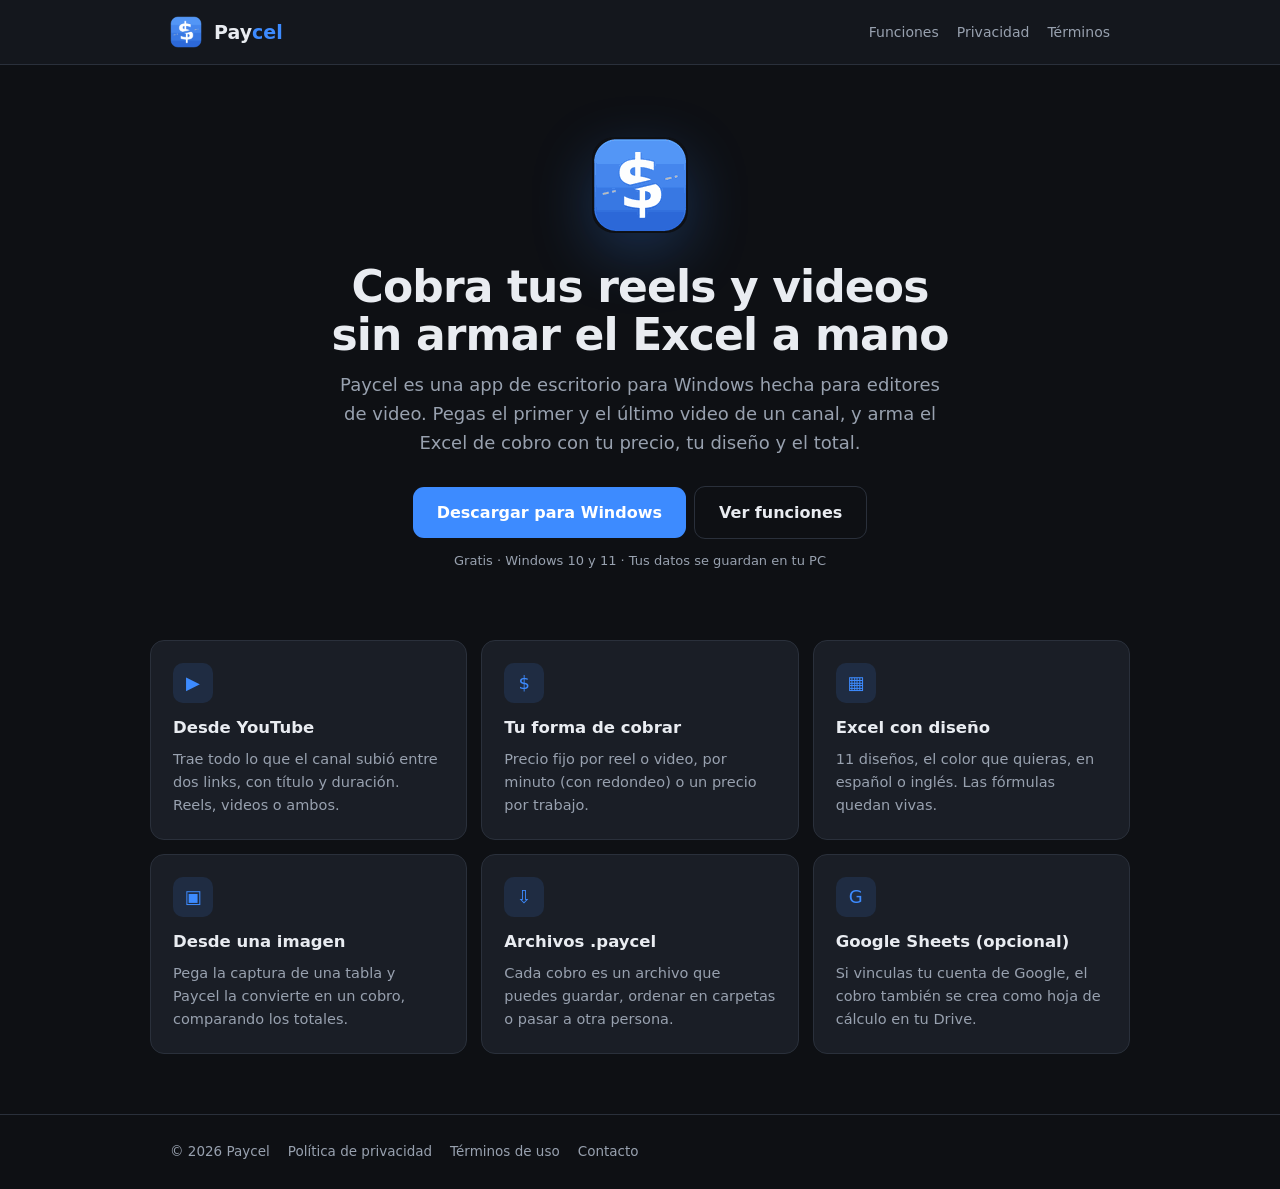
==== index.html @ 09f0d3dd "Página de Paycel 1.0.0" ====
<!doctype html>
<html lang="es">
<head>
<meta charset="utf-8">
<meta name="viewport" content="width=device-width,initial-scale=1">
<title>Paycel — Cobros para editores de video</title>
<meta name="description" content="Paycel es una app de escritorio para Windows que arma el Excel de cobro de los reels y videos que editaste.">
<link rel="icon" href="logo.png">
<link rel="stylesheet" href="style.css">
<!-- VERIFICACION_GOOGLE -->
</head>
<body>
<header><div class="wrap"><img src="logo.png" alt="Paycel"><b>Pay<span>cel</span></b>
  <nav><a href="#funciones">Funciones</a><a href="privacidad.html">Privacidad</a><a href="terminos.html">Términos</a></nav></div></header>

<section class="hero"><div class="wrap">
  <img src="logo.png" alt="">
  <h1>Cobra tus reels y videos<br>sin armar el Excel a mano</h1>
  <p>Paycel es una app de escritorio para Windows hecha para editores de video. Pegas el primer y el último video de un canal, y arma el Excel de cobro con tu precio, tu diseño y el total.</p>
  <a class="btn" href="https://github.com/paycelapp/paycelapp.github.io/releases/latest">Descargar para Windows</a><a class="btn ghost" href="#funciones">Ver funciones</a>
  <div class="small">Gratis · Windows 10 y 11 · Tus datos se guardan en tu PC</div>
</div></section>

<section id="funciones"><div class="wrap grid">
  <div class="card"><i>▶</i><h3>Desde YouTube</h3><p>Trae todo lo que el canal subió entre dos links, con título y duración. Reels, videos o ambos.</p></div>
  <div class="card"><i>$</i><h3>Tu forma de cobrar</h3><p>Precio fijo por reel o video, por minuto (con redondeo) o un precio por trabajo.</p></div>
  <div class="card"><i>▦</i><h3>Excel con diseño</h3><p>11 diseños, el color que quieras, en español o inglés. Las fórmulas quedan vivas.</p></div>
  <div class="card"><i>▣</i><h3>Desde una imagen</h3><p>Pega la captura de una tabla y Paycel la convierte en un cobro, comparando los totales.</p></div>
  <div class="card"><i>⇩</i><h3>Archivos .paycel</h3><p>Cada cobro es un archivo que puedes guardar, ordenar en carpetas o pasar a otra persona.</p></div>
  <div class="card"><i>G</i><h3>Google Sheets (opcional)</h3><p>Si vinculas tu cuenta de Google, el cobro también se crea como hoja de cálculo en tu Drive.</p></div>
</div></section>

<footer><div class="wrap"><span>© 2026 Paycel</span><a href="privacidad.html">Política de privacidad</a><a href="terminos.html">Términos de uso</a><a href="mailto:snowdth13@gmail.com">Contacto</a></div></footer>
</body>
</html>
---- style.css ----
:root{--bg:#0E1014;--bg2:#14171D;--card:#1A1E26;--line:#2A303B;--text:#E9ECF1;--muted:#98A1AF;--accent:#3D8BFF;--soft:rgba(61,139,255,.13)}
*{box-sizing:border-box}
body{margin:0;background:var(--bg);color:var(--text);font:16px/1.6 "Inter",system-ui,-apple-system,"Segoe UI",Roboto,sans-serif}
a{color:var(--accent);text-decoration:none}a:hover{text-decoration:underline}
.wrap{max-width:980px;margin:0 auto;padding:0 20px}
header{border-bottom:1px solid var(--line);background:var(--bg2)}
header .wrap{display:flex;align-items:center;gap:12px;height:64px}
header img{width:32px;height:32px;border-radius:8px}
header b{font-size:19px}header b span{color:var(--accent)}
header nav{margin-left:auto;display:flex;gap:18px;font-size:14px}
header nav a{color:var(--muted)}header nav a:hover{color:var(--text);text-decoration:none}
.hero{padding:72px 0 48px;text-align:center}
.hero img{width:96px;height:96px;border-radius:22px;box-shadow:0 20px 60px rgba(61,139,255,.25)}
.hero h1{font-size:44px;line-height:1.1;margin:22px 0 12px;letter-spacing:-.02em}
.hero p{color:var(--muted);font-size:18px;max-width:620px;margin:0 auto 28px}
.btn{display:inline-block;background:var(--accent);color:#fff;font-weight:650;padding:13px 24px;border-radius:11px}
.btn:hover{text-decoration:none;filter:brightness(1.08)}
.btn.ghost{background:none;border:1px solid var(--line);color:var(--text);margin-left:8px}
.small{font-size:13px;color:var(--muted);margin-top:12px}
.grid{display:grid;grid-template-columns:repeat(auto-fill,minmax(270px,1fr));gap:14px;padding:20px 0 60px}
.card{background:var(--card);border:1px solid var(--line);border-radius:14px;padding:22px}
.card i{font-style:normal;display:grid;place-items:center;width:40px;height:40px;border-radius:10px;background:var(--soft);color:var(--accent);font-size:18px;margin-bottom:12px}
.card h3{margin:0 0 6px;font-size:16.5px}.card p{margin:0;color:var(--muted);font-size:14.5px}
.doc{max-width:760px;padding:48px 20px 70px}
.doc h1{font-size:32px;margin:0 0 6px}.doc .upd{color:var(--muted);font-size:14px;margin-bottom:30px}
.doc h2{font-size:20px;margin:34px 0 8px}.doc p,.doc li{color:#C9CFD8}
.doc .box{background:var(--card);border:1px solid var(--line);border-radius:12px;padding:16px 18px;margin:18px 0}
.lang{display:flex;gap:8px;margin-bottom:22px}.lang a{border:1px solid var(--line);border-radius:20px;padding:3px 12px;font-size:13px;color:var(--muted)}
hr{border:0;border-top:1px solid var(--line);margin:50px 0}
footer{border-top:1px solid var(--line);color:var(--muted);font-size:13.5px;padding:26px 0}
footer .wrap{display:flex;gap:18px;flex-wrap:wrap}footer a{color:var(--muted)}
@media (max-width:600px){.hero h1{font-size:32px}header nav{gap:12px}.btn.ghost{margin:10px 0 0}}
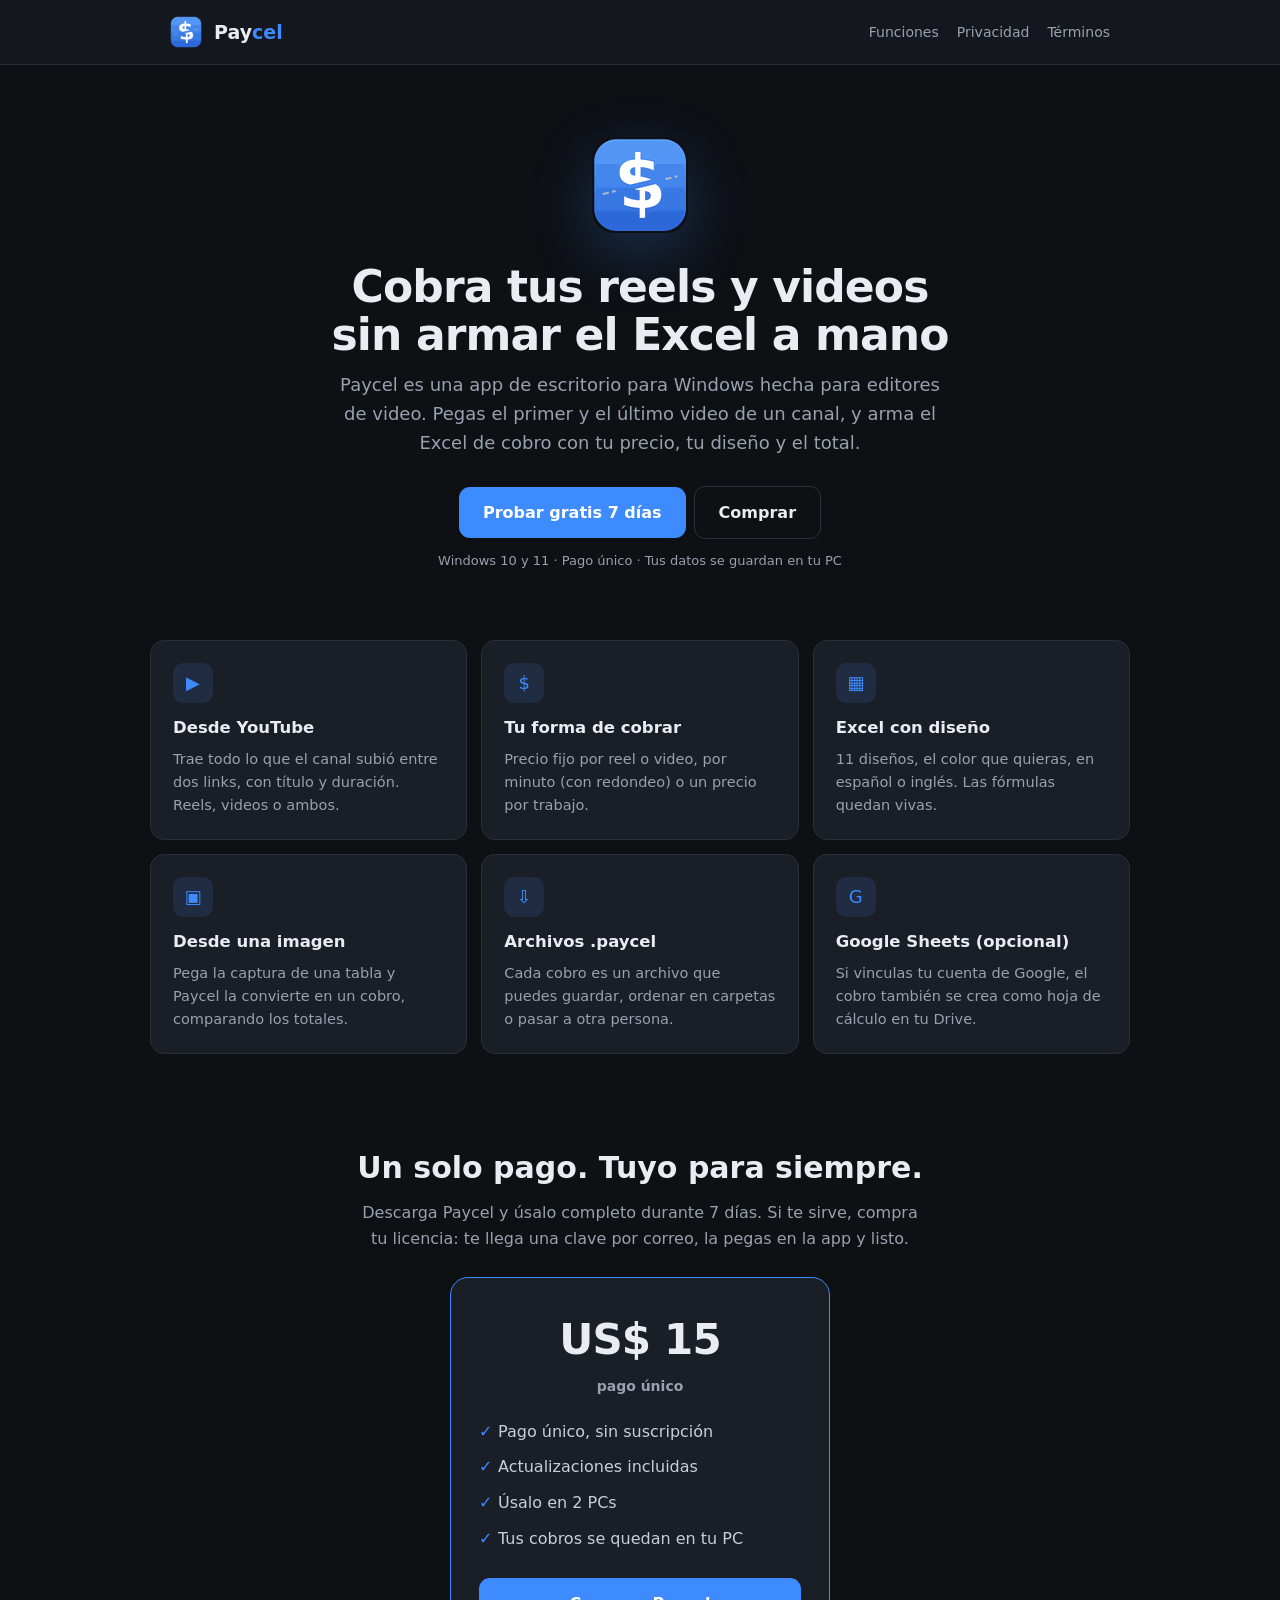
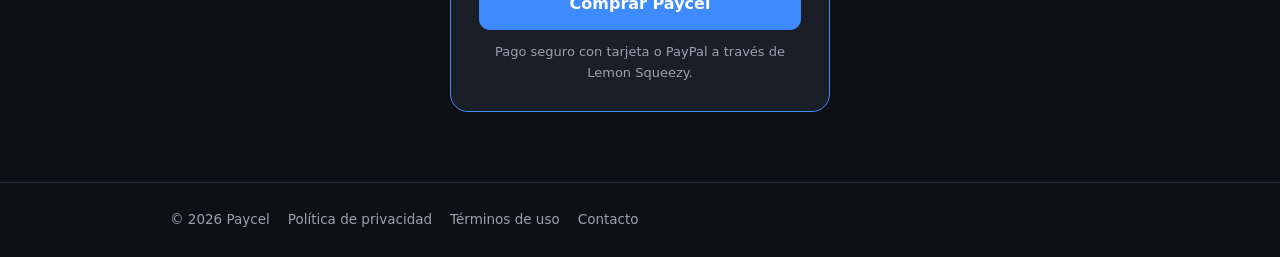
==== commit 42d26ec6: "Precio US$15, prueba de 7 días y licencias" ====
--- a/index.html
+++ b/index.html
@@ -17,8 +17,8 @@
   <img src="logo.png" alt="">
   <h1>Cobra tus reels y videos<br>sin armar el Excel a mano</h1>
   <p>Paycel es una app de escritorio para Windows hecha para editores de video. Pegas el primer y el último video de un canal, y arma el Excel de cobro con tu precio, tu diseño y el total.</p>
-  <a class="btn" href="https://github.com/paycelapp/paycelapp.github.io/releases/latest">Descargar para Windows</a><a class="btn ghost" href="#funciones">Ver funciones</a>
-  <div class="small">Gratis · Windows 10 y 11 · Tus datos se guardan en tu PC</div>
+  <a class="btn" href="https://github.com/paycelapp/paycelapp.github.io/releases/latest">Probar gratis 7 días</a><a class="btn ghost" href="#comprar">Comprar</a>
+  <div class="small">Windows 10 y 11 · Pago único · Tus datos se guardan en tu PC</div>
 </div></section>
 
 <section id="funciones"><div class="wrap grid">
@@ -30,6 +30,17 @@
   <div class="card"><i>G</i><h3>Google Sheets (opcional)</h3><p>Si vinculas tu cuenta de Google, el cobro también se crea como hoja de cálculo en tu Drive.</p></div>
 </div></section>
 
+<section id="comprar"><div class="wrap price">
+  <h2>Un solo pago. Tuyo para siempre.</h2>
+  <p>Descarga Paycel y úsalo completo durante 7 días. Si te sirve, compra tu licencia: te llega una clave por correo, la pegas en la app y listo.</p>
+  <div class="price-card">
+    <div class="price-tag">US$ 15 <span class="price-once">pago único</span></div>
+    <ul><li>Pago único, sin suscripción</li><li>Actualizaciones incluidas</li><li>Úsalo en 2 PCs</li><li>Tus cobros se quedan en tu PC</li></ul>
+    <a class="btn" id="buyBtn" href="https://paycelapp.github.io/#comprar">Comprar Paycel</a>
+    <div class="small">Pago seguro con tarjeta o PayPal a través de Lemon Squeezy.</div>
+  </div>
+</div></section>
+
 <footer><div class="wrap"><span>© 2026 Paycel</span><a href="privacidad.html">Política de privacidad</a><a href="terminos.html">Términos de uso</a><a href="mailto:snowdth13@gmail.com">Contacto</a></div></footer>
 </body>
 </html>
--- a/style.css
+++ b/style.css
@@ -21,6 +21,11 @@
 .card{background:var(--card);border:1px solid var(--line);border-radius:14px;padding:22px}
 .card i{font-style:normal;display:grid;place-items:center;width:40px;height:40px;border-radius:10px;background:var(--soft);color:var(--accent);font-size:18px;margin-bottom:12px}
 .card h3{margin:0 0 6px;font-size:16.5px}.card p{margin:0;color:var(--muted);font-size:14.5px}
+.price{text-align:center;padding:30px 20px 70px}.price h2{font-size:30px;margin:0 0 8px}.price>p{color:var(--muted);max-width:560px;margin:0 auto 26px}
+.price-card{max-width:380px;margin:0 auto;background:var(--card);border:1px solid var(--accent);border-radius:18px;padding:28px}
+.price-tag{font-size:42px;font-weight:800;letter-spacing:-.02em}
+.price-card ul{list-style:none;padding:0;margin:16px 0 22px;color:#C9CFD8;text-align:left}.price-card li{padding:5px 0}.price-card li:before{content:"✓  ";color:var(--accent);font-weight:800}
+.price-card .btn{display:block}
 .doc{max-width:760px;padding:48px 20px 70px}
 .doc h1{font-size:32px;margin:0 0 6px}.doc .upd{color:var(--muted);font-size:14px;margin-bottom:30px}
 .doc h2{font-size:20px;margin:34px 0 8px}.doc p,.doc li{color:#C9CFD8}
@@ -30,3 +35,4 @@
 footer{border-top:1px solid var(--line);color:var(--muted);font-size:13.5px;padding:26px 0}
 footer .wrap{display:flex;gap:18px;flex-wrap:wrap}footer a{color:var(--muted)}
 @media (max-width:600px){.hero h1{font-size:32px}header nav{gap:12px}.btn.ghost{margin:10px 0 0}}
+.price-once{display:block;font-size:14px;font-weight:600;color:var(--muted);letter-spacing:0;margin-top:2px}
